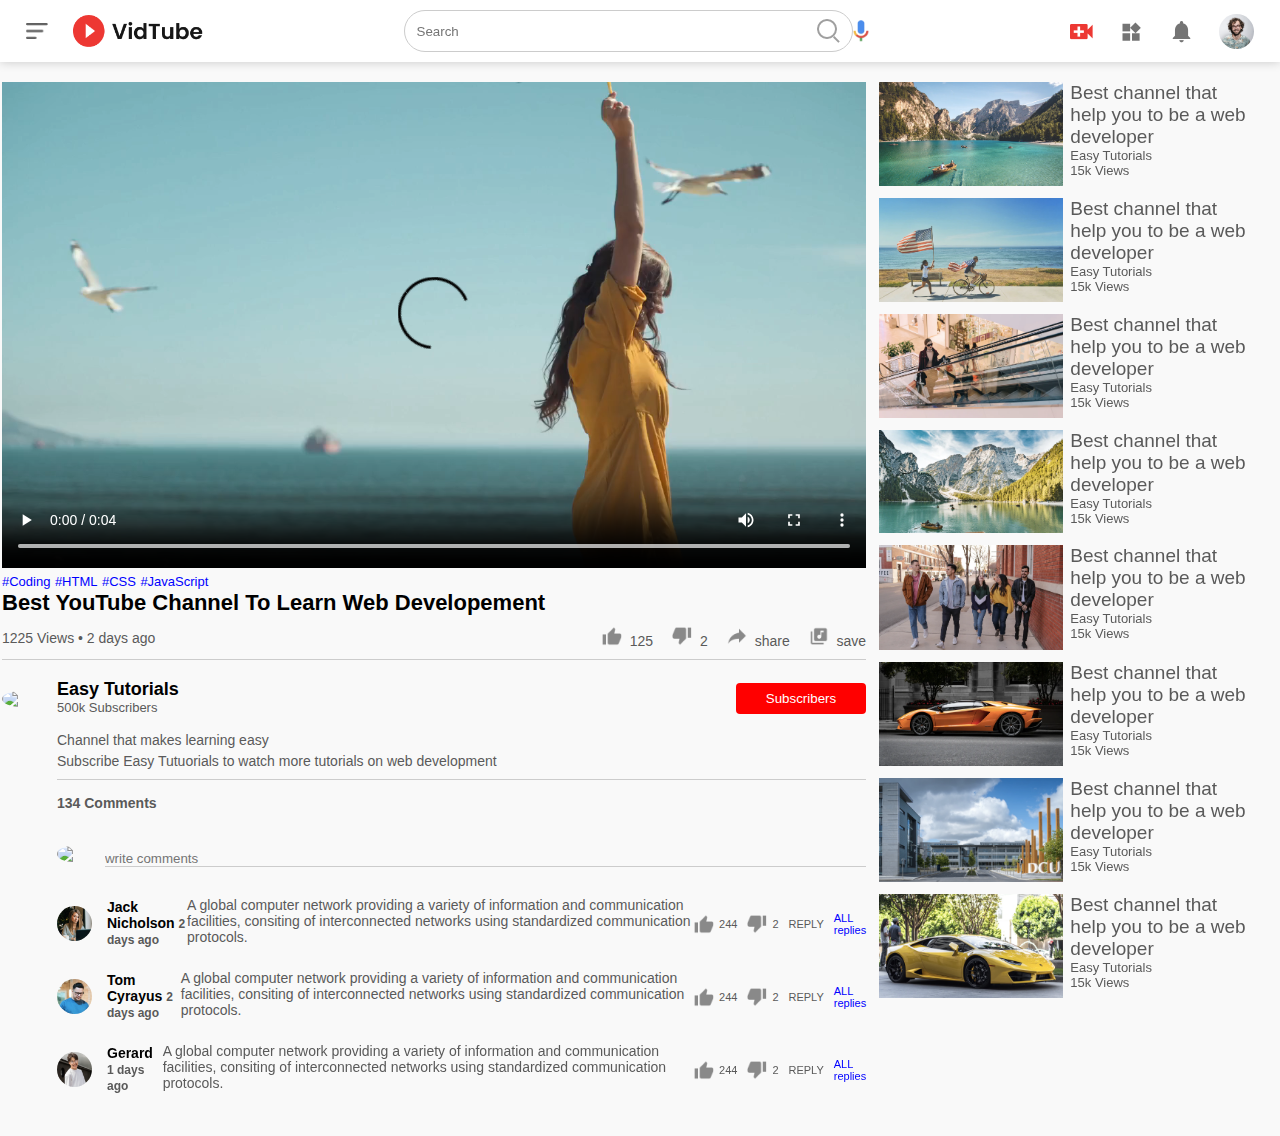
==== play-video.html @ 2a38a89f "slackvidtube" ====
<!DOCTYPE html>
<html lang="en">
<head>
    <meta charset="UTF-8">
    <meta http-equiv="X-UA-Compatible" content="IE=edge">
    <meta name="viewport" content="width=device-width, initial-scale=1.0">
    <title>video</title>
    <link rel="stylesheet" href="style.css">
</head>
<body>
 

    <div class="middle-middle">
    <nav class="flex-div">
        <div class="nav-left flex-div">
            <img src="images/menu.png" class="menu-icon">
            <img src="images/logo.png" class="logo">

        </div>
        <div class="nav-middle flex-div">
            <div class="search-box flex-div">
                <input type="text" placeholder="Search">
                <img src="images/search.png">
                </div>
            <img src="images/voice-search.png" class="mic-icon">
        </div>
        
        <div class="nav-right flex-div">
            <img src="images/upload.png">
            <img src="images/more.png">
            <img src="images/notification.png">
            <img src="images/Jack.png" class="user-icon">
        </div>

    </nav>

</div>


<!------------------------sidebar----------------------->


    






    
<div class="container play-container">
    <div class="row">
        <div class="play-video">
            <video controls autoplay>
                <source src="images/video.mp4" type="video/mp4">
            </video>

            <div class="tags">
                <a href="">#Coding</a> <a href="">#HTML</a> <a href="">#CSS</a> <a href="">#JavaScript</a>
            </div>
            <h3>Best YouTube Channel To Learn Web Developement</h3>
            <div class="play-video-info">
                <p>1225 Views  &bull; 2 days ago</p>
                <div>
                    <a href=""><img src="images/like.png">125</a>
                    <a href=""><img src="images/dislike.png">2</a>
                    <a href=""><img src="images/share.png">share</a>
                    <a href=""><img src="images/save.png">save</a>
                </div>
            </div>

            <hr>

            <div class="publisher">
                <img src="images/jack.png">
                <div>
                    <p>Easy Tutorials</p>
                    <span>500k Subscribers</span>
                </div>
                <button type="button">Subscribers</button>
            </div>
            <div class="vid-description">
                <p>Channel that makes learning easy</p>
                <p>Subscribe Easy Tutuorials to watch more tutorials on web development</p>
                <hr>
                <h4>134 Comments</h4>


                <div class="add-comment">
                    <img src="images/jack.png">
                    <input type="text" placeholder="write comments">
                </div>
                    
                
                <div class="old-comment">
                        <img src="images/cameron.png">
                   
                    <h3>Jack Nicholson <span>2 days ago</span></h3>
                    <p>A global computer network providing a variety of information
                        and communication facilities, consiting of interconnected networks using 
                        standardized communication protocols.
                    </p>
              
                    <div class="acomment-action">
                        <img src="images/like.png">
                        <span>244</span>
                        <img src="images/dislike.png">
                        <span>2</span>
                        <span>REPLY</span>
                        <a href="">ALL replies</a>
                    </div>
           
                </div>



                <div class="old-comment">
                    <img src="images/tom.png">
               
                <h3>Tom Cyrayus <span>2 days ago</span></h3>
                <p>A global computer network providing a variety of information
                    and communication facilities, consiting of interconnected networks using 
                    standardized communication protocols.
                </p>
          
                <div class="acomment-action">
                    <img src="images/like.png">
                    <span>244</span>
                    <img src="images/dislike.png">
                    <span>2</span>
                    <span>REPLY</span>
                    <a href="">ALL replies</a>
                </div>
       
            </div>



            <div class="old-comment">
                <img src="images/gerard.png">
           
            <h3>Gerard <span>1 days ago</span></h3>
            <p>A global computer network providing a variety of information
                and communication facilities, consiting of interconnected networks using 
                standardized communication protocols.
            </p>
      
            <div class="acomment-action">
                <img src="images/like.png">
                <span>244</span>
                <img src="images/dislike.png">
                <span>2</span>
                <span>REPLY</span>
                <a href="">ALL replies</a>
            </div>
   
        </div>


        </div>
        </div>
        <div class="right-sidebar">
            <div class="side-video-list">
                <a href="" class="small-thumbnail"><img src="images/thumbnail1.png"></a>
                <div class="vid-info">
                    <a href="">Best channel that help you to be a web developer</a>
                    <p>Easy Tutorials</p>
                    <p>15k Views</p>
                </div>
            </div>

            <div class="side-video-list">
                <a href="" class="small-thumbnail"><img src="images/thumbnail2.png"></a>
                <div class="vid-info">
                    <a href="">Best channel that help you to be a web developer</a>
                    <p>Easy Tutorials</p>
                    <p>15k Views</p>
                </div>
            </div>

            <div class="side-video-list">
                <a href="" class="small-thumbnail"><img src="images/thumbnail3.png"></a>
                <div class="vid-info">
                    <a href="">Best channel that help you to be a web developer</a>
                    <p>Easy Tutorials</p>
                    <p>15k Views</p>
                </div>
            </div>

            <div class="side-video-list">
                <a href="" class="small-thumbnail"><img src="images/thumbnail4.png"></a>
                <div class="vid-info">
                    <a href="">Best channel that help you to be a web developer</a>
                    <p>Easy Tutorials</p>
                    <p>15k Views</p>
                </div>
            </div>

            <div class="side-video-list">
                <a href="" class="small-thumbnail"><img src="images/thumbnail5.png"></a>
                <div class="vid-info">
                    <a href="">Best channel that help you to be a web developer</a>
                    <p>Easy Tutorials</p>
                    <p>15k Views</p>
                </div>
            </div>

            <div class="side-video-list">
                <a href="" class="small-thumbnail"><img src="images/thumbnail6.png"></a>
                <div class="vid-info">
                    <a href="">Best channel that help you to be a web developer</a>
                    <p>Easy Tutorials</p>
                    <p>15k Views</p>
                </div>
            </div>

            <div class="side-video-list">
                <a href="" class="small-thumbnail"><img src="images/thumbnail7.png"></a>
                <div class="vid-info">
                    <a href="">Best channel that help you to be a web developer</a>
                    <p>Easy Tutorials</p>
                    <p>15k Views</p>
                </div>
            </div>

            <div class="side-video-list">
                <a href="" class="small-thumbnail"><img src="images/thumbnail8.png"></a>
                <div class="vid-info">
                    <a href="">Best channel that help you to be a web developer</a>
                    <p>Easy Tutorials</p>
                    <p>15k Views</p>
                </div>
            </div>
        </div>
    </div>
</div>
</div>

</body>
</html>
---- style.css ----
*{
    margin: 0;
    padding: 0;
    font-family:'poppins',sans-serif;
    box-sizing: border-box;
}
:root{
    --search-padding: 0.6rem 1rem;
   
}

a{
    text-decoration: none;
    color: #5a5a5a;
}
img{
    cursor: pointer;

}
.flex-div{
    display: flex;
    align-items: center;
}
nav{
    padding: 10px 2%;
    justify-content: space-between;
    box-shadow: 0 0 10px rgba(0, 0, 0, 0.2);
    background: #ffff;
    position: sticky;
    top: 0;
    z-index: 10;
}

.nav-right img{
width: 25px;
margin-right: 25px;
}
.nav-right .user-icon{
    width: 35px;
    border-radius: 50%;
    margin-right: 0;
}

.nav-left .menu-icon{
width: 22px;
margin-right: 25px;
}

.nav-left .logo{
    width: 130px;

}
.nav-middle .mic-icon{
    width: 16px; 
}

.nav-middle .search-box{
    border: 1px solid #ccc;
    margin-right: px;
    padding: 8px 12px;
    border-radius: 25px;

}


.nav-middle .search-box input{
    width: 400px;
    border: 0;
    outline: 0;
    background: transparent;
}


/*---------------------sidebar----------------*/
.sidebar{
    background: #fff;
    width: 15%;
    height: 100vh;
    position:fixed;
    top: 0;
    padding-left: 2%;
    padding-top: 80px;
}
.shortcut-links a img{
    width: 20px;
    margin-right: 20px;
}

.shortcut-links a{
    display: flex;
    align-items: center;
    margin-bottom: 20px;
    width: fit-content;
    flex-wrap:wrap;
     
}

.shortcut-links a:first-child{
    color: #ed3833;
}

.sidebar hr{
    border: 0;
    height: 1px;
    background: #ccc;
    width: 85%;
}

.subscribed-list h3{
    font-size: 13px;
    margin: 20px 0;
    color: #5a5a5a;
}
.subscribed-list a{
    display: flex;
    align-items: center;
    margin-bottom: 20px;
    width: fit-content;
    flex-wrap: wrap;
}

.subscribed-list a img{
    width: 25px;
    border-radius: 50%;
    margin-right: 20px;

}
.small-sidebar{
    width: 5%;
}
.small-sidebar a p{
    display: none;
}
.small-sidebar h3{
    display: none;
}
.small-sidebar hr{
     width: 50%;
     margin-bottom: 25px;
}
/*---------------------main--------------*/
.container{
    background: #f9f9f9;
    padding-left: 17%;
    padding-right: 2%;
    padding-top: 20px;
    padding-bottom: 20px;
}
.large-container{
    padding-left: 7%;
}
.banner{
    width:100%;

}
.banner img{
    
    width: 100%;
    border-radius: 10px;
    margin-bottom: 10px;
}
.list-container{
    display: grid;
    grid-template-columns: repeat(auto-fit,minmax(350px,1fr));
    grid-column-gap: 16px;
    grid-row-gap: 30px;
    margin-top: 15px;
    
}
.vid-list .thumbnail1{
 width: 100%;
 border-radius: 5px;
 
 
 }

.vid-list .flex-div{
    align-items: flex-start;
    margin-top: px;
    gap: 1rem;

}

.vid-list .flex-div img{
    width: 35px;
    margin-right: 10px;
    border-radius: 50%;
    
}

.vid-info{
    color: #5a5a5a;
    font-size: 13px;
}
.video-info a{
    color: #000;
    font-weight: 600;
    display: block;
    margin-bottom: 5px;
}

@media (max-width: 990px){
    .menu-icon{
        display: none;
    }
    .sidebar{
        display: none;
    }
    .container, .large-container{
        padding-left: 5%;
        padding-right: 5%;

    }
    .nav-right img{
        display: none;
    }
    .nav-right .user-icon{
        display:block;
        width: 30px;
    }
    .nav-middle .search-box input{
        width: 100px;
    }
    .nav-middle .mic-icon{
        display: none;
    }
    .logo{
        width: 90px;
    }
}




/*-----------------------play video page--------------*/ 

.play-container{
    padding-left: 2px;
}

.row{
    display: flex;
    justify-content: space-between;
    flex-wrap: wrap;
}
.sidebar-video{
    display: grid;
}
.play-video{
    flex-basis: 69%;
}
.right-sidebar{
    flex-basis: 30%;
}
.play-video video{
    width:100%;
}

.side-video-list{
     display: flex;
     justify-content: space-between;
     margin-bottom: 8px;
}

.side-video-list img{
    width: 100%;
}
.side-video-list .small-thumbnail{
    flex-basis: 49%;

}
.side-video-list .vid-info{
    flex-basis: 49%;
}
.side-video-list .vid-info a{
    font-size: 19px;
}
.play-video .tags a{
    color: #0000ff;
    font-size: 13px;
}
.play-video h3{
    font-weight: 600;
    font-size: 22px;
}
.play-video .play-video-info{
    display: flex;
    align-items: center;
    justify-content: space-between;
    flex-wrap: wrap;
    margin-top: 10px;
    font-size: 14px;
    color: #5a5a5a;
}


.play-video .play-video-info a img{
    width: 20px;
    margin-right: 8px;
}
.play-video .play-video-info a{
    display: inline;
    align-items: center;
    margin-left: 15px;
}
.play-video hr{
    border: 0;
    height: 1px;
    background: #ccc;
    margin: 10px 0;
}
.publisher{
    display: flex;
    align-items: center;
    margin-top: 20px;
}
.publisher div{
    flex: 1;
    line-height: 18px;
}
.publisher img{
    width: 40px;
    border-radius: 50%;
    margin-right: 15px;
}
.publisher div p{
    color: #000;
    font-weight: 600;
    font-size: 18px;
}
.publisher div span{
    font-size: 13px;
    color: #5a5a5a;
}
.publisher button{
    background: red;
    color: #fff;
    padding: 8px 30px;
    border: 0;
    outline: 0;
    border-radius: 4px;
    cursor: pointer;
}
.vid-description{
    padding-left: 55px;
    margin: 15px 0;
}
.vid-description p{
    font-size: 14px;
    margin-bottom: 5px;
    color: #5a5a5a;
}
.vid-description h4{
    font-size: 14px;
    color: #5a5a5a;
    margin-top: 15px;
}
.add-comment{
    display: flex;
    align-items: center;
    margin: 30px 0;
}
.add-comment img{
    width: 35px;
    border-radius: 50%;
    margin-right: 15px;
}
.add-comment input{
    border: 0;
    outline: 0;
    border-bottom: 1px solid #ccc;
    width: 100%;
    padding-top: 10px;
    background: transparent;
}
.old-comment{
    display: flex;
    align-items: center;
    margin: 20px 0;

}
.old-comment img{
    width: 35px;
    border-radius: 50%;
    margin-right: 15px;
}
.old-comment h3{
    font-size: 14px;
    margin-bottom: 2px;
}
.old-comment h3 span{
    font-size: 12px;
    color: #5a5a5a;
    font-weight: 5000;
    margin-left: 8;
}
.old-comment .acomment-action{
    display: flex;
    align-items: center;
    margin: 8px 0;
    font-size: 1px;
}
.acomment-action img{
    border-radius: 0;
    width: 20px;
    margin-right: 5px;
}
.acomment-action span{
    margin-right:10px;
    color: #5a5a5a;
    font-size:11px;
}
.acomment-action a{
    color: #0000ff;
    font-size:11px;
}
@media screen and (max-width:900px) {
    .play-video{
        flex-basis: 100%;
    }
    .nav-left .flex-div{
        width: 100%;
    }
    .menu-icon{
       display:flex;
    }
    .right-sidebar{
        flex-basis: 100%;
    }
    .play-container{
        padding-left: 5%;
    }
    .old-comment{
        display: grid;
    }
    .vid-description{
        padding-left: 0;
    }
    .play-video .play-video-info{
        margin-left: 0;
        margin-right: 15px;
        margin-top: 15px;
    }

}
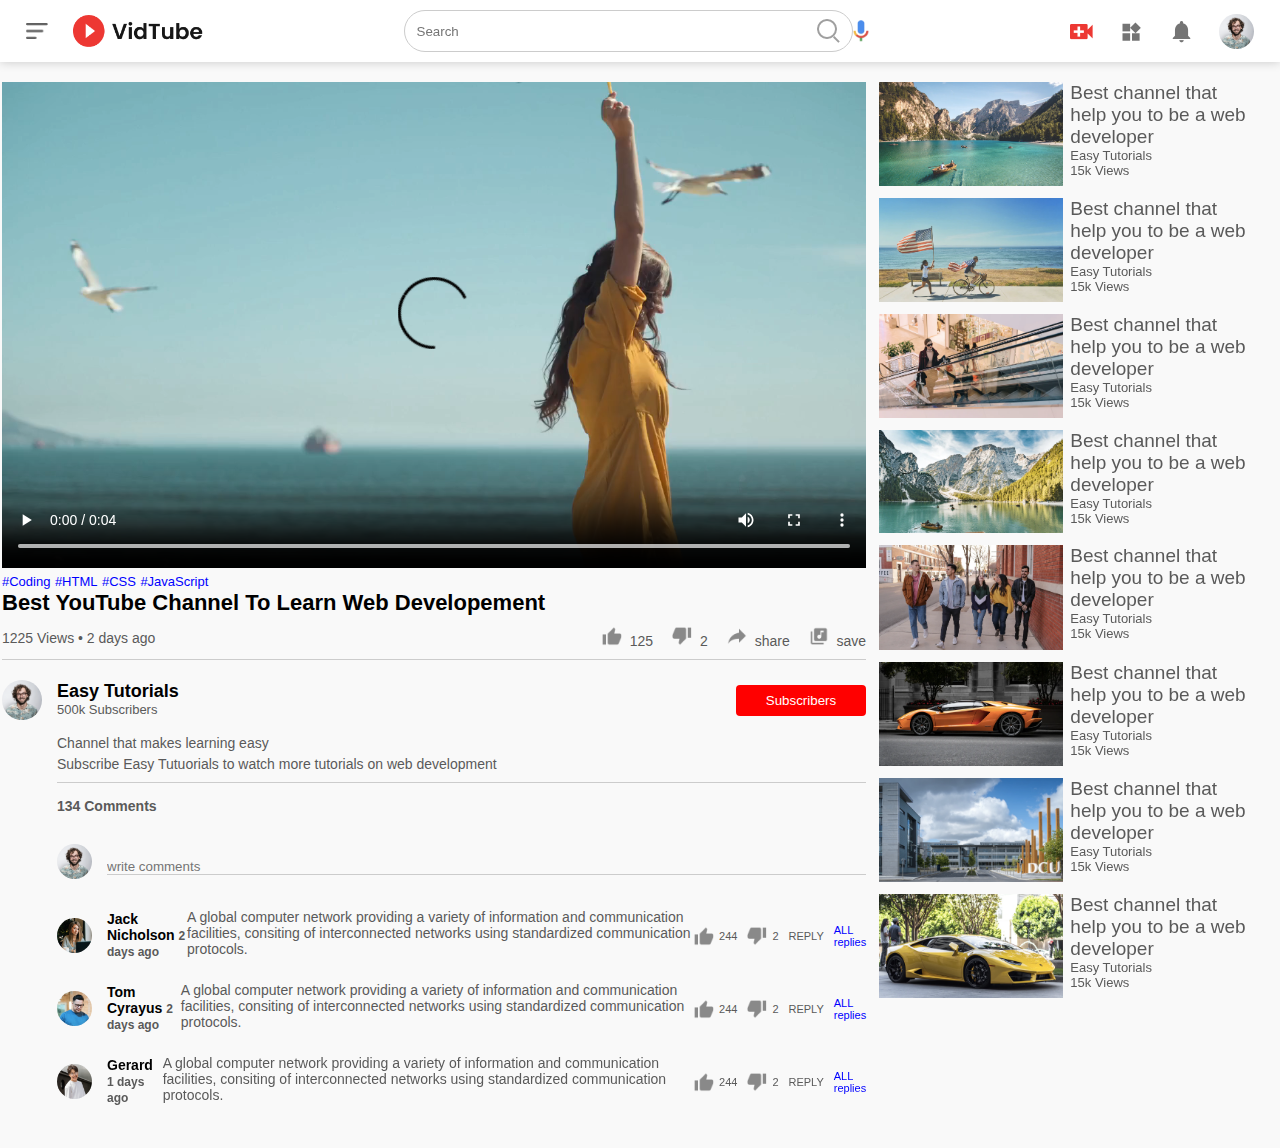
==== commit 47a2a9d2: "Update play-video.html" ====
--- a/play-video.html
+++ b/play-video.html
@@ -72,7 +72,7 @@
             <hr>
 
             <div class="publisher">
-                <img src="images/jack.png">
+                <img src="images/Jack.png">
                 <div>
                     <p>Easy Tutorials</p>
                     <span>500k Subscribers</span>
@@ -87,7 +87,7 @@
 
 
                 <div class="add-comment">
-                    <img src="images/jack.png">
+                    <img src="images/Jack.png">
                     <input type="text" placeholder="write comments">
                 </div>
                     
@@ -237,4 +237,4 @@
 </div>
 
 </body>
-</html>+</html>
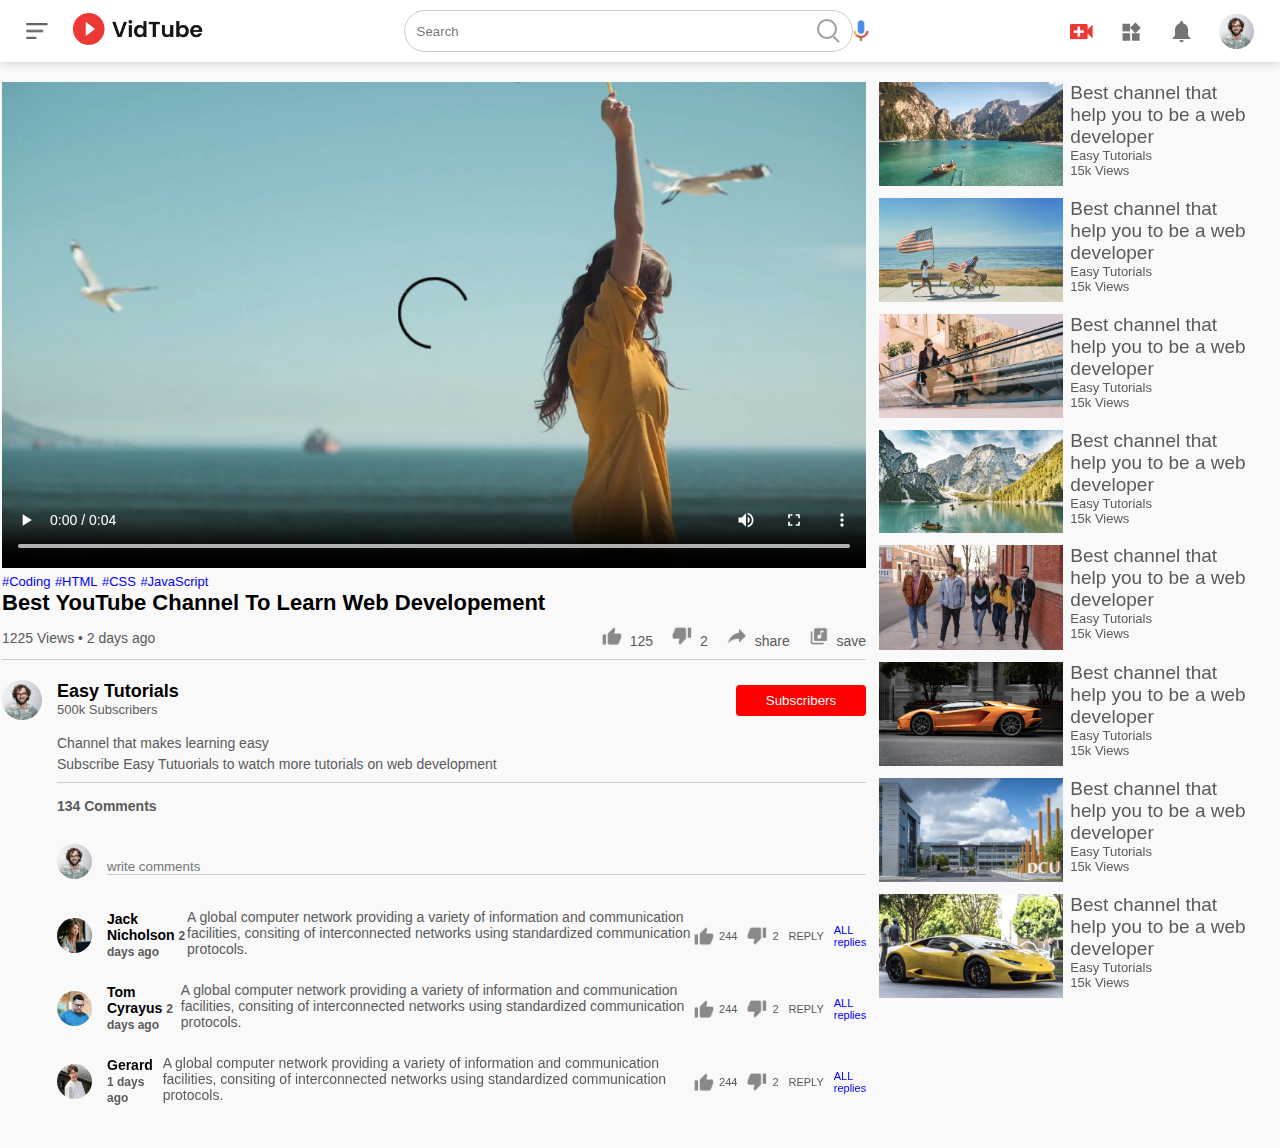
==== commit d1baf93d: "Update play-video.html" ====
--- a/play-video.html
+++ b/play-video.html
@@ -14,7 +14,8 @@
     <nav class="flex-div">
         <div class="nav-left flex-div">
             <img src="images/menu.png" class="menu-icon">
-            <img src="images/logo.png" class="logo">
+             <a href="index.html"><img src="images/logo.png" class="logo"></a>
+        
 
         </div>
         <div class="nav-middle flex-div">
